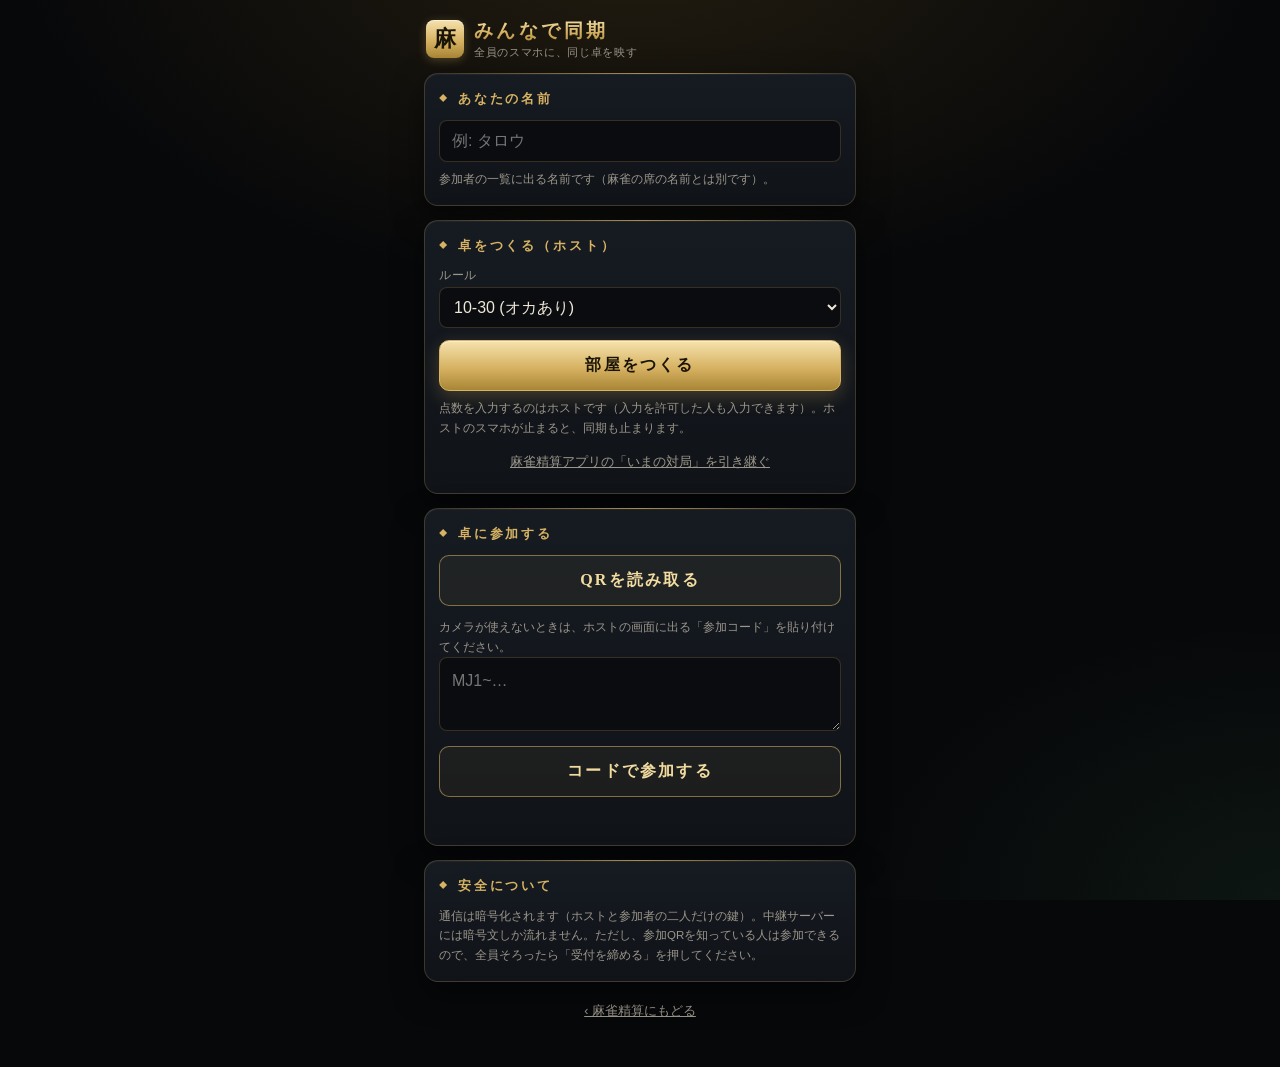
==== online.html @ 06c0f31b "Add files via upload" ====
<!DOCTYPE html>
<html lang="ja">
<head>
<meta charset="UTF-8">
<meta http-equiv="Content-Security-Policy" content="default-src 'none'; script-src 'self'; style-src 'self' 'unsafe-inline'; img-src 'self' data: blob:; media-src 'self' blob:; connect-src 'self' wss://broker.emqx.io:8084 wss://broker.hivemq.com:8884; manifest-src 'self'; base-uri 'none'; form-action 'none'">
<meta name="viewport" content="width=device-width, initial-scale=1.0, viewport-fit=cover">
<title>麻雀精算 みんなで同期</title>
<link rel="manifest" href="manifest.json">
<meta name="theme-color" content="#07080a">
<meta name="apple-mobile-web-app-capable" content="yes">
<meta name="mobile-web-app-capable" content="yes">
<meta name="apple-mobile-web-app-title" content="麻雀精算">
<meta name="apple-mobile-web-app-status-bar-style" content="black">
<link rel="apple-touch-icon" href="icon-192.png">
<link rel="stylesheet" href="online.css">
</head>
<body>
<div class="app">

<div id="banner" role="status"></div>

<!-- ===== メニュー ===== -->
<section id="s-menu" class="screen active">
  <header class="topbar">
    <div class="brand">
      <div class="brand-mark">麻</div>
      <div style="min-width:0"><div class="brand-title">みんなで同期</div><div class="brand-sub">全員のスマホに、同じ卓を映す</div></div>
    </div>
  </header>

  <div class="panel">
    <div class="section-label"><span>あなたの名前</span></div>
    <input id="name" class="txt" type="text" maxlength="10" placeholder="例: タロウ" autocomplete="off" aria-label="あなたの名前">
    <p class="hint">参加者の一覧に出る名前です（麻雀の席の名前とは別です）。</p>
  </div>

  <div class="panel">
    <div class="section-label"><span>卓をつくる（ホスト）</span></div>
    <label class="lbl" for="host-rule">ルール</label>
    <select id="host-rule" class="set-select"></select>
    <button id="b-host" class="btn gold">部屋をつくる</button>
    <p class="hint" id="host-note">点数を入力するのはホストです（入力を許可した人も入力できます）。ホストのスマホが止まると、同期も止まります。</p>
    <button id="b-import" class="link">麻雀精算アプリの「いまの対局」を引き継ぐ</button>
  </div>

  <div class="panel">
    <div class="section-label"><span>卓に参加する</span></div>
    <button id="b-join" class="btn">QRを読み取る</button>
    <p class="hint" style="margin-top:12px">カメラが使えないときは、ホストの画面に出る「参加コード」を貼り付けてください。</p>
    <textarea id="paste" class="carry-text" rows="2" placeholder="MJ1~…" aria-label="参加コード"></textarea>
    <button id="b-paste" class="btn" style="margin-top:8px">コードで参加する</button>
    <p class="draft-msg warn" id="menu-err"></p>
  </div>

  <div class="panel">
    <div class="section-label"><span>安全について</span></div>
    <p class="hint" style="margin-top:0">通信は暗号化されます（ホストと参加者の二人だけの鍵）。中継サーバーには暗号文しか流れません。ただし、参加QRを知っている人は参加できるので、全員そろったら「受付を締める」を押してください。</p>
  </div>

  <a class="link" href="index.html">‹ 麻雀精算にもどる</a>
</section>

<!-- ===== QR読み取り ===== -->
<section id="s-scan" class="screen">
  <h2 class="page-title">QRを読み取る</h2>
  <div class="panel">
    <video id="sc-video" class="scan-video" playsinline muted></video>
    <p class="draft-msg" id="sc-msg">ホストの画面のQRを、枠に写してください</p>
    <button id="sc-back" class="btn">やめる</button>
  </div>
</section>

<!-- ===== 卓 ===== -->
<section id="s-table" class="screen">
  <header class="topbar">
    <div class="brand">
      <div class="brand-mark">麻</div>
      <div style="min-width:0"><div class="brand-title">麻雀精算</div><div class="brand-sub" id="t-sub"></div></div>
    </div>
    <button class="chip" id="t-chip"></button>
  </header>

  <div class="panel">
    <div class="section-label"><span>総合順位</span><button class="mini-btn" id="b-members"></button></div>
    <div class="board" id="board"></div>
  </div>

  <div class="panel" id="input-panel">
    <div class="section-label"><span id="input-title">第1試合</span><span class="sub-note">終局時の持ち点</span></div>
    <div class="e-rows" id="entry-rows"></div>
    <div class="draft-msg" id="draft-msg"></div>
    <div class="keypad" id="keypad"></div>
    <button class="btn gold" id="record-btn" disabled>記録する</button>
    <button class="link" id="cancel-edit">修正をやめる</button>
  </div>

  <div class="panel" id="viewer-note">
    <p class="hint" style="margin:0">この卓の点数は、ホストが入力します。入力を許可されると、ここに入力欄が出ます。</p>
  </div>

  <div class="panel">
    <div class="section-label"><span>ポイント推移</span></div>
    <div id="chart"></div>
  </div>

  <div class="panel">
    <div class="section-label"><span>ポイントの精算</span><button class="mini-btn" id="b-copy">コピー</button></div>
    <div id="settle"></div>
  </div>

  <div class="panel">
    <div class="section-label"><span>これまでの試合</span><span class="sub-note" id="log-count"></span></div>
    <div class="log" id="log"></div>
    <p class="hint" id="log-hint">試合をタップすると、詳しい内容を見られます（ホストは修正・削除もできます）。</p>
  </div>

  <div class="actions">
    <button class="btn gold" id="b-people">参加者・QR</button>
    <button class="btn" id="b-save">この対局を履歴に保存</button>
    <button class="btn" id="b-new">新しい対局を始める</button>
    <button class="link" id="b-quit">退出する</button>
  </div>
</section>

</div>

<div id="backdrop"><div id="sheet" role="dialog" aria-modal="true"></div></div>
<div id="toast" role="status"></div>

<script src="lib/qrcode.js"></script>
<script src="lib/jsQR.js"></script>
<script src="mqtt.js"></script>
<script src="room.js"></script>
<script src="logic.js"></script>
<script src="sync.js"></script>
<script src="online.js"></script>
</body>
</html>
---- online.css ----
﻿/* ==================================
   デザイン: 黒 × 金 の放送風
================================== */
:root {
  --bg: #07080a;
  --panel: #101318;
  --panel-2: #161b22;
  --line: rgba(214,178,98,.22);
  --line-strong: rgba(214,178,98,.55);
  --gold: #d6b262;
  --gold-hi: #f3dca0;
  --gold-lo: #8d7234;
  --ivory: #efe8d8;
  --sub: #9b968a;
  --pos: #7fd8b0;
  --neg: #f0746a;
  --p1: #e0555d; --p2: #4f8fe8; --p3: #e8a13a; --p4: #c46bb6;
  --serif: "Hiragino Mincho ProN","Yu Mincho","YuMincho","Noto Serif JP","Noto Serif CJK JP","BIZ UDPMincho",serif;
  --sans: -apple-system,"SF Pro Text","Segoe UI","Hiragino Kaku Gothic ProN","Yu Gothic",Roboto,"Helvetica Neue",sans-serif;
  --gold-grad: linear-gradient(180deg,#f6e2ae 0%,#d6b262 55%,#a98636 100%);
}
* { box-sizing: border-box; margin: 0; padding: 0; touch-action: manipulation; -webkit-tap-highlight-color: transparent; }
html { background: var(--bg); }
body {
  font-family: var(--sans); color: var(--ivory); background: var(--bg);
  background-image: radial-gradient(900px 520px at 50% -8%, #231d10 0%, rgba(7,8,10,0) 70%), radial-gradient(600px 400px at 100% 100%, #0d1612 0%, rgba(7,8,10,0) 70%);
  background-attachment: fixed; min-height: 100vh; line-height: 1.5;
}
button { font-family: inherit; color: inherit; background: none; border: none; cursor: pointer; -webkit-appearance: none; appearance: none; }
input, select { font-family: inherit; color: var(--ivory); background: #0a0c10; border: 1px solid var(--line); border-radius: 8px; }
input:focus, select:focus { outline: none; border-color: var(--gold); box-shadow: 0 0 0 2px rgba(214,178,98,.22); }
button:focus-visible { outline: 2px solid var(--gold); outline-offset: 2px; }
.pos { color: var(--pos); } .neg { color: var(--neg); }

.app { max-width: 460px; margin: 0 auto; padding: 0 14px calc(92px + env(safe-area-inset-bottom)); }
.screen { display: none; animation: rise .35s ease; }
.screen.active { display: block; }
@keyframes rise { from { opacity: 0; transform: translateY(6px); } to { opacity: 1; transform: none; } }

/* ----- ヘッダー ----- */
.topbar { display: flex; align-items: center; justify-content: space-between; gap: 10px; padding: 18px 2px 12px; }
.brand { display: flex; align-items: center; gap: 10px; min-width: 0; }
.brand-mark { flex: none; width: 38px; height: 38px; display: grid; place-items: center; border-radius: 8px; font: 700 22px var(--serif); color: #1a1405; background: var(--gold-grad); box-shadow: 0 2px 10px rgba(214,178,98,.3), inset 0 1px 0 rgba(255,255,255,.5); }
.brand-title { font: 700 19px var(--serif); letter-spacing: .18em; background: var(--gold-grad); -webkit-background-clip: text; background-clip: text; color: transparent; }
.brand-sub { font-size: 11px; color: var(--sub); letter-spacing: .06em; white-space: nowrap; overflow: hidden; text-overflow: ellipsis; }
.chip { flex: none; padding: 6px 11px; border: 1px solid var(--line-strong); border-radius: 999px; font-size: 11px; color: var(--gold-hi); letter-spacing: .04em; max-width: 52%; white-space: nowrap; overflow: hidden; text-overflow: ellipsis; }
.page-title { font: 700 22px var(--serif); letter-spacing: .16em; padding: 20px 2px 14px; display: flex; align-items: center; gap: 10px; }
.page-title::after { content: ""; flex: 1; height: 1px; background: linear-gradient(90deg, var(--line-strong), transparent); }

/* ----- パネル ----- */
.panel { position: relative; background: linear-gradient(180deg, var(--panel-2), var(--panel)); border: 1px solid var(--line); border-radius: 14px; padding: 16px 14px; margin-bottom: 14px; box-shadow: 0 12px 30px rgba(0,0,0,.5), inset 0 1px 0 rgba(255,255,255,.04); }
.panel::before { content: ""; position: absolute; left: 14px; right: 14px; top: -1px; height: 1px; background: linear-gradient(90deg, transparent, var(--gold), transparent); opacity: .7; }
.section-label { display: flex; align-items: center; justify-content: space-between; gap: 10px; margin-bottom: 12px; font: 700 13px var(--serif); letter-spacing: .22em; color: var(--gold); }
.section-label span:first-child::before { content: "◆"; font-size: 8px; margin-right: 8px; vertical-align: 2px; }
.mini-btn { font: 600 11px var(--sans); letter-spacing: .06em; color: var(--gold-hi); border: 1px solid var(--line); border-radius: 999px; padding: 4px 11px; }
.empty { text-align: center; color: var(--sub); font-size: 13px; padding: 22px 8px; line-height: 1.7; }
.hint { font-size: 11.5px; color: var(--sub); line-height: 1.7; margin-top: 8px; }

/* ----- 順位ボード（Mリーグ風） ----- */
.board { position: relative; height: calc(4 * 58px + 3 * 6px); }
.b-row {
  position: absolute; left: 0; right: 0; top: 0; height: 58px; display: flex; align-items: stretch;
  background: linear-gradient(90deg, #1b212a 0%, #0e1217 100%); border: 1px solid var(--line); border-left: 5px solid var(--pc);
  border-radius: 6px; overflow: hidden; transition: transform 2.3s cubic-bezier(.62,0,.22,1), box-shadow .6s ease; box-shadow: 0 4px 14px rgba(0,0,0,.45);
}
.b-row.lead { box-shadow: 0 0 0 1px var(--line-strong), 0 6px 22px rgba(214,178,98,.18); }
.b-rank { flex: none; width: 40px; display: grid; place-items: center; font: 700 26px var(--serif); color: #1a1405; background: var(--gold-grad); }
.b-row:not(.lead) .b-rank { background: linear-gradient(180deg,#3a3f48,#23272e); color: var(--ivory); }
.b-name { flex: 1; min-width: 0; display: flex; align-items: center; gap: 8px; padding: 0 12px; font: 600 17px var(--serif); letter-spacing: .06em; }
.b-name-text { white-space: nowrap; overflow: hidden; text-overflow: ellipsis; }
.b-move { flex: none; font-size: 11px; opacity: 0; transition: opacity .5s; }
.b-move.up { color: var(--pos); opacity: 1; } .b-move.down { color: var(--neg); opacity: 1; }
.b-val { flex: none; display: flex; flex-direction: column; justify-content: center; align-items: flex-end; padding: 0 14px 0 6px; min-width: 96px; }
.b-total { font: 700 24px var(--sans); font-variant-numeric: tabular-nums; letter-spacing: .01em; line-height: 1.1; }
.b-delta { font: 500 11px var(--sans); font-variant-numeric: tabular-nums; color: var(--sub); min-height: 14px; }

/* ----- 入力 ----- */
.e-rows { display: grid; gap: 6px; margin-bottom: 8px; }
.e-row { display: grid; grid-template-columns: 1fr auto auto; align-items: center; gap: 10px; width: 100%; text-align: left; padding: 9px 12px; border-radius: 8px; border: 1px solid var(--line); border-left: 4px solid var(--pc); background: #0b0e12; transition: border-color .2s, background .2s; min-height: 50px; }
.e-row.active { border-color: var(--gold); border-left-color: var(--pc); background: #14120b; box-shadow: 0 0 0 1px rgba(214,178,98,.35); }
.e-name { font: 600 15px var(--serif); letter-spacing: .05em; white-space: nowrap; overflow: hidden; text-overflow: ellipsis; }
.e-score { font: 700 22px var(--sans); font-variant-numeric: tabular-nums; text-align: right; min-width: 96px; }
.e-score.ph { color: #4b4a45; font-weight: 500; font-size: 14px; }
.e-score.auto { color: var(--gold-hi); }
.e-score em { font: 500 10px var(--sans); font-style: normal; color: var(--gold); border: 1px solid var(--line-strong); border-radius: 4px; padding: 0 4px; margin-left: 6px; vertical-align: 3px; }
.e-row.active .e-score:not(.ph):not(.auto)::after { content: ""; display: inline-block; width: 2px; height: 20px; margin-left: 2px; background: var(--gold); vertical-align: -3px; animation: blink 1s steps(1) infinite; }
@keyframes blink { 50% { opacity: 0; } }
.e-res { min-width: 62px; text-align: right; display: flex; flex-direction: column; align-items: flex-end; line-height: 1.25; }
.e-res b { font: 700 14px var(--sans); font-variant-numeric: tabular-nums; }
.e-res i { font: 500 11px var(--serif); font-style: normal; color: var(--gold-hi); }
.draft-msg { min-height: 20px; font-size: 12.5px; color: var(--sub); margin: 2px 2px 10px; line-height: 1.6; }
.draft-msg.ok { color: var(--gold-hi); } .draft-msg.warn { color: #f0b36a; }

.keypad { display: grid; grid-template-columns: repeat(4, 1fr); gap: 7px; margin-bottom: 12px; }
.key { height: 52px; border-radius: 10px; border: 1px solid var(--line); background: linear-gradient(180deg,#1c222b,#12161c); font: 600 21px var(--sans); color: var(--ivory); box-shadow: 0 3px 0 #06080a; transition: transform .06s, background .1s; user-select: none; }
.key:active { transform: translateY(2px); box-shadow: 0 1px 0 #06080a; background: #262d38; }
.key.fn { font-size: 15px; color: #cfc7b3; background: linear-gradient(180deg,#232a34,#171c23); }
.key.next { grid-column: span 2; font: 700 16px var(--serif); letter-spacing: .2em; color: #1a1405; background: var(--gold-grad); border-color: var(--gold); box-shadow: 0 3px 0 #5a4713; }
.key.next:active { box-shadow: 0 1px 0 #5a4713; filter: brightness(.95); }

.btn { display: block; width: 100%; padding: 14px; border-radius: 10px; font: 700 16px var(--serif); letter-spacing: .14em; text-align: center; border: 1px solid var(--line-strong); color: var(--gold-hi); background: rgba(214,178,98,.06); }
.btn.gold { color: #1a1405; background: var(--gold-grad); border-color: var(--gold); box-shadow: 0 6px 18px rgba(214,178,98,.25), inset 0 1px 0 rgba(255,255,255,.45); }
.btn.danger { color: var(--neg); border-color: rgba(240,116,106,.5); background: rgba(240,116,106,.06); }
.btn:disabled { opacity: .35; box-shadow: none; cursor: default; }
.btn:active:not(:disabled) { transform: translateY(1px); filter: brightness(.95); }
.btn-row { display: flex; gap: 10px; } .btn-row .btn { flex: 1; font-size: 14px; padding: 12px 8px; letter-spacing: .08em; }
.link { display: block; margin: 10px auto 0; color: var(--sub); font-size: 12.5px; text-decoration: underline; padding: 6px 10px; }

/* ----- グラフ ----- */
.chart { width: 100%; height: auto; display: block; }
.chart .grid { stroke: rgba(255,255,255,.07); stroke-width: 1; }
.chart .zero { stroke: var(--line-strong); stroke-width: 1; stroke-dasharray: 4 4; }
.chart text { font-family: var(--sans); font-size: 9.5px; fill: var(--sub); }
.chart .ytick, .chart .xtick { fill: #7c786e; }
.chart .lbl { font-size: 10.5px; font-weight: 700; }

/* ----- 試合ログ ----- */
.log { display: grid; gap: 7px; }
.log-item { display: grid; grid-template-columns: 26px 1fr; gap: 10px; align-items: center; width: 100%; text-align: left; padding: 9px 10px; border: 1px solid var(--line); border-radius: 8px; background: #0b0e12; }
.log-n { font: 700 15px var(--serif); color: var(--gold); text-align: center; }
.log-cells { display: grid; grid-template-columns: 1fr 1fr; gap: 3px 12px; }
.lc { display: flex; justify-content: space-between; gap: 6px; font-size: 12.5px; min-width: 0; }
.lc span { white-space: nowrap; overflow: hidden; text-overflow: ellipsis; color: #cfc7b3; }
.lc b { font-variant-numeric: tabular-nums; font-weight: 700; }
.lc.top span::before { content: "♛ "; color: var(--gold); }

.actions { display: grid; gap: 8px; margin: 6px 0 8px; }

/* ----- 履歴・成績 ----- */
.hist-item { display: block; width: 100%; text-align: left; padding: 14px; border: 1px solid var(--line); border-radius: 12px; background: linear-gradient(180deg, var(--panel-2), var(--panel)); margin-bottom: 10px; box-shadow: 0 8px 22px rgba(0,0,0,.4); }
.h-top { display: flex; justify-content: space-between; align-items: baseline; gap: 10px; }
.h-title { font: 700 16px var(--serif); letter-spacing: .06em; white-space: nowrap; overflow: hidden; text-overflow: ellipsis; }
.h-date { font-size: 11px; color: var(--sub); white-space: nowrap; }
.h-meta { font-size: 11.5px; color: var(--gold); margin: 2px 0 10px; letter-spacing: .1em; }
.h-totals { display: grid; grid-template-columns: repeat(4, 1fr); gap: 6px; }
.h-tot { border-top: 2px solid var(--pc); padding-top: 5px; min-width: 0; }
.h-tot i { display: block; font-style: normal; font-size: 11px; color: var(--sub); white-space: nowrap; overflow: hidden; text-overflow: ellipsis; }
.h-tot b { font: 700 15px var(--sans); font-variant-numeric: tabular-nums; }
.back { color: var(--gold-hi); font: 600 13px var(--serif); letter-spacing: .1em; padding: 18px 2px 4px; display: inline-block; }

.sum-grid { display: grid; grid-template-columns: 1fr 1fr; gap: 8px; }
.sum-card { border: 1px solid var(--line); border-left: 4px solid var(--pc); border-radius: 8px; padding: 9px 11px; background: #0b0e12; min-width: 0; }
.sum-card .n { font: 600 14px var(--serif); white-space: nowrap; overflow: hidden; text-overflow: ellipsis; }
.sum-card .t { font: 700 20px var(--sans); font-variant-numeric: tabular-nums; }
.sum-card .s { font-size: 11px; color: var(--sub); }

.tbl-wrap { overflow-x: auto; border: 1px solid var(--line); border-radius: 10px; background: #0b0e12; }
.tbl { width: 100%; border-collapse: collapse; font-variant-numeric: tabular-nums; }
.tbl th { font: 600 11px var(--serif); letter-spacing: .08em; color: var(--gold); padding: 8px 4px; background: #12161c; white-space: nowrap; max-width: 80px; overflow: hidden; text-overflow: ellipsis; }
.tbl td { text-align: center; padding: 7px 4px; border-top: 1px solid rgba(255,255,255,.06); font-size: 13.5px; }
.tbl td.g { color: var(--gold); font-family: var(--serif); font-weight: 700; }
.tbl td small { display: block; font-size: 10px; color: var(--sub); }
.tbl tfoot td { border-top: 1px solid var(--line-strong); font-weight: 700; background: #12161c; }

.st-card { padding: 14px; border: 1px solid var(--line); border-radius: 12px; background: linear-gradient(180deg, var(--panel-2), var(--panel)); margin-bottom: 10px; box-shadow: 0 8px 22px rgba(0,0,0,.4); }
.st-head { display: flex; align-items: center; gap: 10px; }
.st-no { flex: none; width: 28px; height: 28px; display: grid; place-items: center; border-radius: 6px; font: 700 15px var(--serif); background: linear-gradient(180deg,#3a3f48,#23272e); }
.st-card:first-child .st-no { background: var(--gold-grad); color: #1a1405; }
.st-name { flex: 1; min-width: 0; font: 700 17px var(--serif); letter-spacing: .06em; white-space: nowrap; overflow: hidden; text-overflow: ellipsis; }
.st-total { font: 700 24px var(--sans); font-variant-numeric: tabular-nums; }
.st-meta { display: grid; grid-template-columns: repeat(4, 1fr); gap: 4px; margin: 12px 0 10px; text-align: center; }
.st-meta div { font: 700 15px var(--sans); font-variant-numeric: tabular-nums; }
.st-meta small { display: block; font: 500 10px var(--sans); color: var(--sub); letter-spacing: .04em; }
.dist { display: flex; height: 10px; border-radius: 5px; overflow: hidden; background: #0b0e12; border: 1px solid var(--line); }
.dist i { display: block; height: 100%; }
.dist-legend { display: grid; grid-template-columns: repeat(4, 1fr); text-align: center; font-size: 11px; color: var(--sub); margin-top: 6px; font-variant-numeric: tabular-nums; }
.dist-legend b { color: var(--ivory); font-weight: 600; }
.toggle { display: flex; align-items: center; gap: 8px; font-size: 12.5px; color: var(--sub); margin-bottom: 12px; padding: 2px; }
.toggle input { width: 18px; height: 18px; accent-color: var(--gold); }

/* ----- 設定 ----- */
.set-row { display: flex; gap: 10px; margin-bottom: 10px; }
.set-item { flex: 1; min-width: 0; }
.set-item label { display: block; font-size: 11.5px; color: var(--sub); margin-bottom: 3px; letter-spacing: .06em; }
.set-item input, .set-select { width: 100%; padding: 10px; font-size: 16px; text-align: right; }
.set-select { text-align: left; margin-bottom: 12px; }
.oka-note { font-size: 12px; color: var(--gold); margin-top: 4px; }
.carry-rows { display: grid; gap: 6px; margin-bottom: 8px; }
.carry-row { display: grid; grid-template-columns: 1fr auto auto; gap: 12px; align-items: baseline; width: 100%; text-align: left; padding: 10px 12px; border: 1px solid var(--line); border-radius: 8px; background: #0b0e12; }
.carry-row .c-name { font: 600 15px var(--serif); letter-spacing: .05em; white-space: nowrap; overflow: hidden; text-overflow: ellipsis; }
.carry-row .c-games { font-size: 11px; color: var(--sub); }
.carry-row b { font: 700 16px var(--sans); font-variant-numeric: tabular-nums; min-width: 64px; text-align: right; }
.carry-sum { font-size: 12px; text-align: right; margin: 0 2px 12px; }
.carry-sum.ok { color: var(--gold-hi); } .carry-sum.warn { color: #f0b36a; }
.carry-text { width: 100%; padding: 10px 12px; font: 500 16px/1.6 var(--sans); color: var(--ivory); background: #0a0c10; border: 1px solid var(--line); border-radius: 8px; resize: vertical; }
.carry-text:focus { outline: none; border-color: var(--gold); box-shadow: 0 0 0 2px rgba(214,178,98,.22); }
.tr-sum { font-size: 12px; color: var(--sub); margin: 0 2px 10px; }
.tr-item { display: flex; align-items: center; justify-content: space-between; gap: 10px; padding: 11px 12px; margin-bottom: 7px; border: 1px solid var(--line); border-radius: 8px; background: #0b0e12; }
.tr-who { display: flex; align-items: center; gap: 9px; min-width: 0; font: 600 15px var(--serif); letter-spacing: .04em; }
.tr-who span { max-width: 6.5em; white-space: nowrap; overflow: hidden; text-overflow: ellipsis; }
.tr-from { color: var(--neg); } .tr-to { color: var(--pos); }
.tr-arrow { color: var(--gold); font-size: 13px; }
.tr-amt { font: 700 18px var(--sans); font-variant-numeric: tabular-nums; color: var(--gold-hi); white-space: nowrap; }
.mem-input { width: 100%; padding: 11px 12px; font-size: 16px; margin-bottom: 8px; border-left: 4px solid var(--pc); }

/* ----- ナビ・シート・トースト ----- */
.tabbar { position: fixed; left: 0; right: 0; bottom: 0; z-index: 50; display: flex; justify-content: center; background: linear-gradient(180deg, rgba(10,12,16,.92), rgba(5,6,8,.98)); backdrop-filter: blur(10px); -webkit-backdrop-filter: blur(10px); border-top: 1px solid var(--line-strong); padding-bottom: env(safe-area-inset-bottom); }
.tabbar-in { display: flex; width: 100%; max-width: 460px; }
.tab { flex: 1; padding: 9px 0 8px; display: flex; flex-direction: column; align-items: center; gap: 3px; color: #77746b; font: 600 10.5px var(--serif); letter-spacing: .12em; position: relative; }
.tab svg { width: 22px; height: 22px; }
.tab.active { color: var(--gold-hi); }
.tab.active::before { content: ""; position: absolute; top: -1px; left: 28%; right: 28%; height: 2px; background: var(--gold-grad); }

#backdrop { position: fixed; inset: 0; z-index: 100; background: rgba(0,0,0,.62); display: none; align-items: flex-end; justify-content: center; }
#backdrop.open { display: flex; animation: fade .2s ease; }
@keyframes fade { from { opacity: 0; } to { opacity: 1; } }
#sheet { width: 100%; max-width: 460px; max-height: 86vh; overflow-y: auto; background: linear-gradient(180deg, #181d25, #0f1318); border: 1px solid var(--line-strong); border-bottom: none; border-radius: 18px 18px 0 0; padding: 10px 16px calc(20px + env(safe-area-inset-bottom)); animation: slideUp .28s cubic-bezier(.2,.8,.2,1); }
@keyframes slideUp { from { transform: translateY(40px); opacity: .4; } to { transform: none; opacity: 1; } }
.grip { width: 42px; height: 4px; border-radius: 2px; background: var(--line-strong); margin: 4px auto 14px; }
#sheet h3 { font: 700 17px var(--serif); letter-spacing: .14em; margin-bottom: 12px; color: var(--gold-hi); }
.sheet-actions { display: grid; gap: 8px; margin-top: 14px; }

#toast { position: fixed; left: 50%; bottom: calc(84px + env(safe-area-inset-bottom)); transform: translateX(-50%); z-index: 200; display: none; max-width: 90%; padding: 10px 18px; border-radius: 999px; background: #efe8d8; color: #15120a; font: 700 13px var(--sans); box-shadow: 0 8px 24px rgba(0,0,0,.6); text-align: center; }

@media (prefers-reduced-motion: reduce) { * { animation: none !important; } .b-row { transition: none !important; } }

/* ==================================
   オンライン画面で追加したもの
================================== */
.app { padding-bottom: calc(40px + env(safe-area-inset-bottom)); }
.txt { width: 100%; padding: 11px 12px; font-size: 16px; }
.lbl { display: block; font-size: 11.5px; color: var(--sub); margin-bottom: 3px; letter-spacing: .06em; }
.sub-note { font: 500 11px var(--sans); letter-spacing: .06em; color: var(--sub); }
a.link { text-align: center; }
#banner { position: sticky; top: 0; z-index: 60; display: none; margin: 0 -14px; padding: 8px 14px; background: #3a2a10; border-bottom: 1px solid var(--line-strong); color: #f6e2ae; font-size: 12.5px; text-align: center; }
#banner.on { display: block; }
.scan-video { width: 100%; max-height: 52vh; background: #000; border-radius: 10px; border: 1px solid var(--line); margin-bottom: 10px; object-fit: cover; }
.b-row.me { box-shadow: 0 0 0 2px var(--gold), 0 6px 22px rgba(214,178,98,.25); }
.b-row.me .b-name-text::after { content: " ◀"; color: var(--gold); font-size: 12px; }
.chip.on { color: #1a1405; background: var(--gold-grad); border-color: var(--gold); }
.chip.warn { color: #f0b36a; border-color: rgba(240,179,106,.6); }
.qr-box { display: flex; flex-direction: column; align-items: center; gap: 10px; margin-bottom: 12px; }
.qr-box canvas { border-radius: 8px; background: #fff; max-width: 100%; }
.code-box { width: 100%; font: 500 11px/1.4 var(--sans); padding: 8px; resize: none; }
.prow { display: flex; align-items: center; justify-content: space-between; gap: 8px; padding: 9px 11px; margin-bottom: 6px; border: 1px solid var(--line); border-radius: 8px; background: #0b0e12; }
.prow .pn { min-width: 0; font: 600 14px var(--serif); white-space: nowrap; overflow: hidden; text-overflow: ellipsis; }
.prow .pn small { margin-left: 6px; font: 500 10.5px var(--sans); color: var(--sub); }
.prow .pb { display: flex; gap: 6px; flex: none; }
.pbtn { font: 600 11px var(--sans); padding: 5px 9px; border-radius: 999px; border: 1px solid var(--line-strong); color: var(--gold-hi); }
.pbtn.on { background: var(--gold-grad); color: #1a1405; border-color: var(--gold); }
.pbtn.kick { color: var(--neg); border-color: rgba(240,116,106,.5); }
.seat-pick { display: grid; gap: 6px; margin-bottom: 8px; }
.seat-pick button { text-align: left; padding: 10px 12px; border: 1px solid var(--line); border-left: 4px solid var(--pc); border-radius: 8px; background: #0b0e12; font: 600 15px var(--serif); }
.seat-pick button.on { border-color: var(--gold); background: #14120b; }
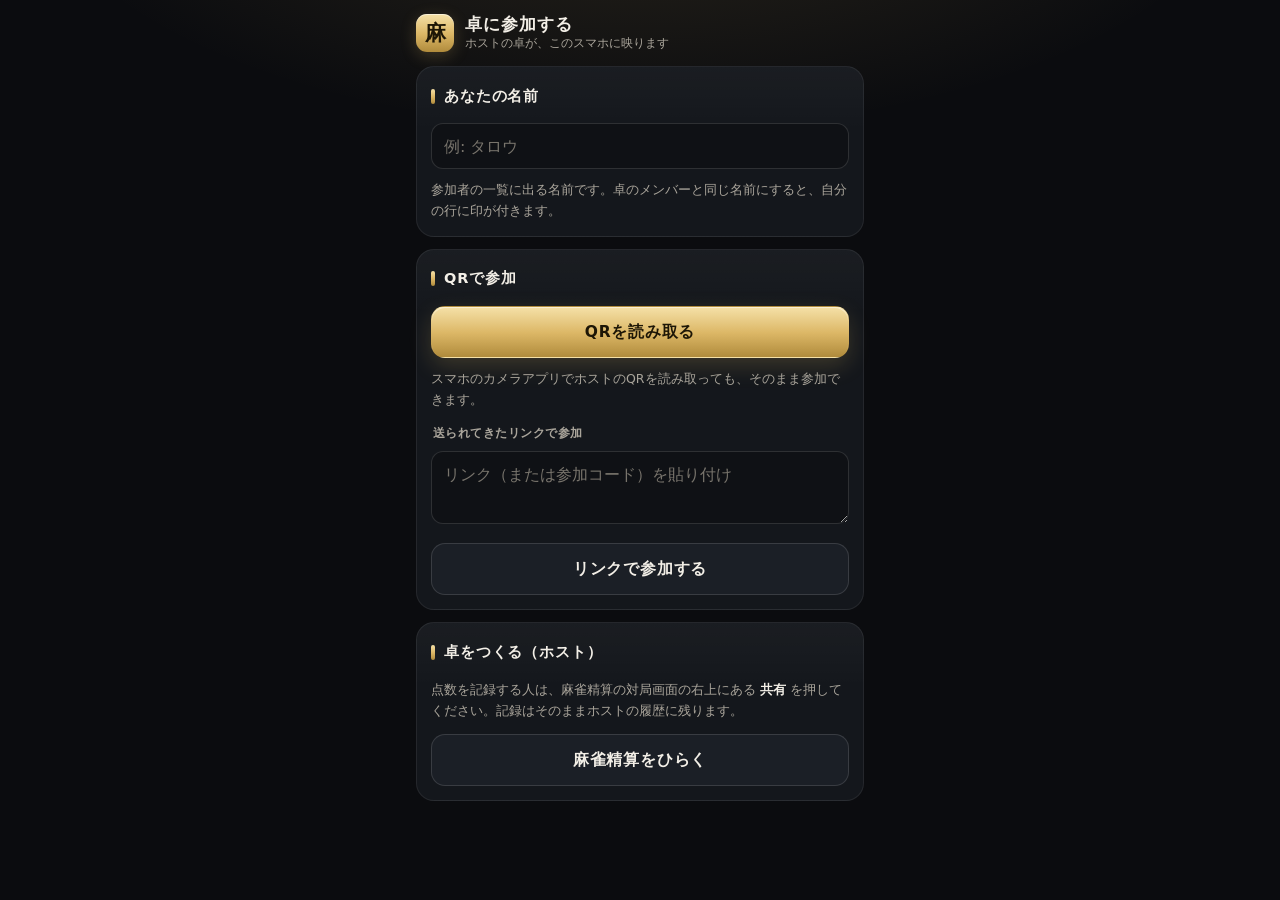
==== commit 7c71841f: "デザインを全面的に見直し、共有を対局画面に統合 - 共有（ホスト）を対局画面の右上「共有」ボタンに統合。共有している卓 = この端末の   「いまの対局」なので、オンライン画面を開いて保存し直す手間が" ====
--- a/online.html
+++ b/online.html
@@ -2,137 +2,146 @@
 <html lang="ja">
 <head>
 <meta charset="UTF-8">
-<meta http-equiv="Content-Security-Policy" content="default-src 'none'; script-src 'self'; style-src 'self' 'unsafe-inline'; img-src 'self' data: blob:; media-src 'self' blob:; connect-src 'self' wss://broker.emqx.io:8084 wss://broker.hivemq.com:8884; manifest-src 'self'; base-uri 'none'; form-action 'none'">
+<meta http-equiv="Content-Security-Policy" content="default-src 'none'; script-src 'self'; style-src 'self'; img-src 'self' data: blob:; media-src 'self' blob:; connect-src 'self' wss://broker.emqx.io:8084 wss://broker.hivemq.com:8884; manifest-src 'self'; worker-src 'self'; base-uri 'none'; form-action 'none'">
 <meta name="viewport" content="width=device-width, initial-scale=1.0, viewport-fit=cover">
-<title>麻雀精算 みんなで同期</title>
+<title>麻雀精算 卓に参加</title>
 <link rel="manifest" href="manifest.json">
-<meta name="theme-color" content="#07080a">
+<meta name="theme-color" content="#0b0c0f">
 <meta name="apple-mobile-web-app-capable" content="yes">
 <meta name="mobile-web-app-capable" content="yes">
 <meta name="apple-mobile-web-app-title" content="麻雀精算">
 <meta name="apple-mobile-web-app-status-bar-style" content="black">
 <link rel="apple-touch-icon" href="icon-192.png">
-<link rel="stylesheet" href="online.css">
+<link rel="stylesheet" href="app.css">
 </head>
-<body>
+<body class="no-tabs">
 <div class="app">
-
 <div id="banner" role="status"></div>
 
-<!-- ===== メニュー ===== -->
-<section id="s-menu" class="screen active">
+<!-- ===== 参加の入口 ===== -->
+<section id="s-menu" class="screen active" aria-label="卓に参加">
   <header class="topbar">
     <div class="brand">
-      <div class="brand-mark">麻</div>
-      <div style="min-width:0"><div class="brand-title">みんなで同期</div><div class="brand-sub">全員のスマホに、同じ卓を映す</div></div>
+      <div class="mark" aria-hidden="true">麻</div>
+      <div class="brand-text"><div class="brand-title">卓に参加する</div><div class="brand-sub">ホストの卓が、このスマホに映ります</div></div>
     </div>
   </header>
 
-  <div class="panel">
-    <div class="section-label"><span>あなたの名前</span></div>
-    <input id="name" class="txt" type="text" maxlength="10" placeholder="例: タロウ" autocomplete="off" aria-label="あなたの名前">
-    <p class="hint">参加者の一覧に出る名前です（麻雀の席の名前とは別です）。</p>
+  <div class="card ready" id="ready-card" hidden>
+    <div class="card-head"><h2>参加の準備ができました</h2></div>
+    <p class="hint flush">名前を入れて「この卓に参加する」を押してください。</p>
+    <label class="field mt"><span>あなたの名前</span><input id="name-ready" class="txt" type="text" maxlength="10" placeholder="例: タロウ" autocomplete="off"></label>
+    <button type="button" class="btn primary mt" id="b-go">この卓に参加する</button>
+    <button type="button" class="link" id="b-forget">ほかの卓に参加する</button>
   </div>
 
-  <div class="panel">
-    <div class="section-label"><span>卓をつくる（ホスト）</span></div>
-    <label class="lbl" for="host-rule">ルール</label>
-    <select id="host-rule" class="set-select"></select>
-    <button id="b-host" class="btn gold">部屋をつくる</button>
-    <p class="hint" id="host-note">点数を入力するのはホストです（入力を許可した人も入力できます）。ホストのスマホが止まると、同期も止まります。</p>
-    <button id="b-import" class="link">麻雀精算アプリの「いまの対局」を引き継ぐ</button>
+  <div id="join-area">
+    <div class="card">
+      <div class="card-head"><h2>あなたの名前</h2></div>
+      <input id="name" class="txt" type="text" maxlength="10" placeholder="例: タロウ" autocomplete="off" aria-label="あなたの名前">
+      <p class="hint">参加者の一覧に出る名前です。卓のメンバーと同じ名前にすると、自分の行に印が付きます。</p>
+    </div>
+
+    <div class="card">
+      <div class="card-head"><h2>QRで参加</h2></div>
+      <button type="button" class="btn primary" id="b-scan">QRを読み取る</button>
+      <p class="hint">スマホのカメラアプリでホストのQRを読み取っても、そのまま参加できます。</p>
+      <div class="set-sub">送られてきたリンクで参加</div>
+      <textarea id="paste" class="area" rows="2" placeholder="リンク（または参加コード）を貼り付け" aria-label="参加リンク"></textarea>
+      <button type="button" class="btn mt" id="b-paste">リンクで参加する</button>
+    </div>
+  </div>
+  <p class="err" id="menu-err" role="alert"></p>
+
+  <div class="card" id="last-card" hidden>
+    <div class="card-head"><h2>さっきの卓</h2></div>
+    <p class="hint flush" id="last-text"></p>
+    <button type="button" class="btn mt" id="b-last-save">自分の履歴に保存</button>
   </div>
 
-  <div class="panel">
-    <div class="section-label"><span>卓に参加する</span></div>
-    <button id="b-join" class="btn">QRを読み取る</button>
-    <p class="hint" style="margin-top:12px">カメラが使えないときは、ホストの画面に出る「参加コード」を貼り付けてください。</p>
-    <textarea id="paste" class="carry-text" rows="2" placeholder="MJ1~…" aria-label="参加コード"></textarea>
-    <button id="b-paste" class="btn" style="margin-top:8px">コードで参加する</button>
-    <p class="draft-msg warn" id="menu-err"></p>
+  <div class="card">
+    <div class="card-head"><h2>卓をつくる（ホスト）</h2></div>
+    <p class="hint flush">点数を記録する人は、麻雀精算の対局画面の右上にある <b>共有</b> を押してください。記録はそのままホストの履歴に残ります。</p>
+    <a class="btn mt" href="index.html">麻雀精算をひらく</a>
   </div>
+</section>
 
-  <div class="panel">
-    <div class="section-label"><span>安全について</span></div>
-    <p class="hint" style="margin-top:0">通信は暗号化されます（ホストと参加者の二人だけの鍵）。中継サーバーには暗号文しか流れません。ただし、参加QRを知っている人は参加できるので、全員そろったら「受付を締める」を押してください。</p>
+<!-- ===== つないでいる ===== -->
+<section id="s-connect" class="screen" aria-label="接続中">
+  <div class="card center">
+    <div class="spinner" aria-hidden="true"></div>
+    <p id="cn-text">ホストにつないでいます…</p>
+    <p class="hint">ホストのスマホで、麻雀精算が開いている必要があります。</p>
+    <button type="button" class="link" id="cn-cancel">やめる</button>
   </div>
-
-  <a class="link" href="index.html">‹ 麻雀精算にもどる</a>
 </section>
 
 <!-- ===== QR読み取り ===== -->
-<section id="s-scan" class="screen">
-  <h2 class="page-title">QRを読み取る</h2>
-  <div class="panel">
-    <video id="sc-video" class="scan-video" playsinline muted></video>
-    <p class="draft-msg" id="sc-msg">ホストの画面のQRを、枠に写してください</p>
-    <button id="sc-back" class="btn">やめる</button>
-  </div>
+<section id="s-scan" class="screen" aria-label="QRを読み取る">
+  <div class="page-head"><h1 class="page-title">QRを読み取る</h1></div>
+  <video id="sc-video" class="scan-video" playsinline muted></video>
+  <p class="draft-msg" id="sc-msg">ホストの画面のQRを、枠に写してください</p>
+  <button type="button" class="btn" id="sc-back">やめる</button>
 </section>
 
 <!-- ===== 卓 ===== -->
-<section id="s-table" class="screen">
+<section id="s-table" class="screen" aria-label="ホストの卓">
   <header class="topbar">
     <div class="brand">
-      <div class="brand-mark">麻</div>
-      <div style="min-width:0"><div class="brand-title">麻雀精算</div><div class="brand-sub" id="t-sub"></div></div>
+      <div class="mark" aria-hidden="true">麻</div>
+      <div class="brand-text"><div class="brand-title" id="t-title">ホストの卓</div><div class="brand-sub" id="t-sub"></div></div>
     </div>
-    <button class="chip" id="t-chip"></button>
+    <div class="top-actions">
+      <button type="button" class="share-btn on" id="t-people" aria-label="参加者を見る"><span class="dot" aria-hidden="true"></span><span id="t-people-label">参加中</span></button>
+    </div>
   </header>
 
-  <div class="panel">
-    <div class="section-label"><span>総合順位</span><button class="mini-btn" id="b-members"></button></div>
+  <div class="card">
+    <div class="card-head">
+      <h2>総合順位</h2>
+      <div class="head-actions"><button type="button" class="pill" id="b-seat">席決め</button><button type="button" class="pill" id="b-myseat">自分の席</button></div>
+    </div>
     <div class="board" id="board"></div>
   </div>
 
-  <div class="panel" id="input-panel">
-    <div class="section-label"><span id="input-title">第1試合</span><span class="sub-note">終局時の持ち点</span></div>
+  <div class="card" id="input-panel" hidden>
+    <div class="card-head"><h2 id="input-title">第1試合</h2><span class="head-note">入力を許可されています</span></div>
     <div class="e-rows" id="entry-rows"></div>
-    <div class="draft-msg" id="draft-msg"></div>
+    <div class="draft-msg" id="draft-msg" aria-live="polite"></div>
     <div class="keypad" id="keypad"></div>
-    <button class="btn gold" id="record-btn" disabled>記録する</button>
-    <button class="link" id="cancel-edit">修正をやめる</button>
+    <button type="button" class="btn primary" id="record-btn" disabled>記録する</button>
   </div>
 
-  <div class="panel" id="viewer-note">
-    <p class="hint" style="margin:0">この卓の点数は、ホストが入力します。入力を許可されると、ここに入力欄が出ます。</p>
+  <div class="card">
+    <div class="seg" role="tablist" id="seg" aria-label="表示の切り替え">
+      <button type="button" role="tab" data-seg="chart" aria-controls="pane-chart">推移</button>
+      <button type="button" role="tab" data-seg="settle" aria-controls="pane-settle">精算</button>
+      <button type="button" role="tab" data-seg="log" aria-controls="pane-log">試合<span class="count" id="log-count"></span></button>
+    </div>
+    <div id="pane-chart" role="tabpanel"></div>
+    <div id="pane-settle" role="tabpanel" hidden></div>
+    <div id="pane-log" role="tabpanel" hidden></div>
   </div>
 
-  <div class="panel">
-    <div class="section-label"><span>ポイント推移</span></div>
-    <div id="chart"></div>
-  </div>
+  <p class="note" id="viewer-note">点数はホストが入力します。ホストに入力を許可されると、ここに入力欄が出ます。</p>
 
-  <div class="panel">
-    <div class="section-label"><span>ポイントの精算</span><button class="mini-btn" id="b-copy">コピー</button></div>
-    <div id="settle"></div>
-  </div>
-
-  <div class="panel">
-    <div class="section-label"><span>これまでの試合</span><span class="sub-note" id="log-count"></span></div>
-    <div class="log" id="log"></div>
-    <p class="hint" id="log-hint">試合をタップすると、詳しい内容を見られます（ホストは修正・削除もできます）。</p>
-  </div>
-
-  <div class="actions">
-    <button class="btn gold" id="b-people">参加者・QR</button>
-    <button class="btn" id="b-save">この対局を履歴に保存</button>
-    <button class="btn" id="b-new">新しい対局を始める</button>
-    <button class="link" id="b-quit">退出する</button>
+  <div class="end-actions">
+    <button type="button" class="btn" id="b-save">自分の履歴に保存</button>
+    <button type="button" class="link" id="b-quit">退出する</button>
   </div>
 </section>
 
 </div>
 
 <div id="backdrop"><div id="sheet" role="dialog" aria-modal="true"></div></div>
-<div id="toast" role="status"></div>
+<div id="toast" role="status" aria-live="polite"></div>
 
-<script src="lib/qrcode.js"></script>
 <script src="lib/jsQR.js"></script>
 <script src="mqtt.js"></script>
 <script src="room.js"></script>
 <script src="logic.js"></script>
 <script src="sync.js"></script>
+<script src="ui.js"></script>
 <script src="online.js"></script>
 </body>
 </html>
--- a/app.css
+++ b/app.css
@@ -0,0 +1,426 @@
+/* ==================================
+   麻雀精算 — 共通デザイン（対局画面・参加画面）
+   夜の卓: 黒 × 金。金は「いちばん大事なもの」（主ボタン・トップ・選択中）にだけ使う
+================================== */
+:root {
+  color-scheme: dark;
+  --bg: #0b0c0f;
+  --surface: #14171c;
+  --surface-2: #1b1f26;
+  --surface-3: #262b34;
+  --field: #0f1115;
+  --border: rgba(255,255,255,.07);
+  --border-2: rgba(255,255,255,.13);
+  --text: #f3efe7;
+  --text-2: #aaa59b;
+  --text-3: #78746c;
+  --gold: #dcb766;
+  --gold-hi: #f3dc9f;
+  --gold-ink: #1d1606;
+  --gold-soft: rgba(220,183,102,.12);
+  --gold-line: rgba(220,183,102,.42);
+  --gold-grad: linear-gradient(180deg, #f5e1a8 0%, #dcb766 52%, #b08b3c 100%);
+  --pos: #5fd1a0;
+  --neg: #f2766b;
+  --warn: #f0b36a;
+  --live: #4cc98a;
+  --p1: #e5585f; --p2: #4f8fe8; --p3: #e8a13a; --p4: #c46bb6;
+  --sans: -apple-system, BlinkMacSystemFont, "Hiragino Sans", "Hiragino Kaku Gothic ProN", "Noto Sans JP", "Yu Gothic UI", "Yu Gothic", Meiryo, system-ui, sans-serif;
+  --num: -apple-system, BlinkMacSystemFont, "SF Pro Display", "Segoe UI", Roboto, "Helvetica Neue", Arial, sans-serif;
+  --serif: "Hiragino Mincho ProN", "Yu Mincho", YuMincho, "Noto Serif JP", "Noto Serif CJK JP", serif;
+  --tab-h: 62px;
+  --ease: cubic-bezier(.2,.8,.2,1);
+}
+* { box-sizing: border-box; -webkit-tap-highlight-color: transparent; }
+html { background: var(--bg); -webkit-text-size-adjust: 100%; text-size-adjust: 100%; }
+body {
+  margin: 0; min-height: 100vh; min-height: 100dvh;
+  font: 400 15px/1.55 var(--sans); color: var(--text); background: var(--bg);
+  background-image: radial-gradient(900px 420px at 50% -160px, rgba(220,183,102,.16), rgba(220,183,102,0) 70%);
+  background-repeat: no-repeat;
+  touch-action: manipulation;
+}
+body.sheet-open { overflow: hidden; }
+h1, h2, h3, p { margin: 0; }
+button { font: inherit; color: inherit; background: none; border: 0; padding: 0; margin: 0; cursor: pointer; -webkit-appearance: none; appearance: none; touch-action: manipulation; }
+button:disabled { cursor: default; }
+:focus-visible { outline: 2px solid var(--gold); outline-offset: 2px; }
+[hidden] { display: none !important; }
+a { color: inherit; }
+.pos { color: var(--pos); } .neg { color: var(--neg); }
+.num { font-family: var(--num); font-variant-numeric: tabular-nums; }
+.center { text-align: center; }
+
+/* ----- 入力欄 ----- */
+.txt, .numin, select.sel, textarea.area {
+  width: 100%; height: 46px; padding: 0 12px;
+  font: 500 16px var(--sans); color: var(--text);
+  background: var(--field); border: 1px solid var(--border-2); border-radius: 12px;
+  transition: border-color .15s, box-shadow .15s;
+}
+.numin { font-family: var(--num); text-align: right; font-variant-numeric: tabular-nums; }
+select.sel { padding-right: 36px; -webkit-appearance: none; appearance: none;
+  background-image: linear-gradient(45deg, transparent 50%, var(--text-2) 50%), linear-gradient(135deg, var(--text-2) 50%, transparent 50%);
+  background-position: calc(100% - 19px) 50%, calc(100% - 14px) 50%; background-size: 5px 5px; background-repeat: no-repeat; }
+textarea.area { height: auto; padding: 10px 12px; line-height: 1.6; resize: vertical; }
+.txt:focus, .numin:focus, select.sel:focus, textarea.area:focus { outline: none; border-color: var(--gold); box-shadow: 0 0 0 3px rgba(220,183,102,.18); }
+.txt::placeholder, textarea.area::placeholder { color: var(--text-3); }
+.field { display: block; min-width: 0; }
+.field > span, .field-label { display: block; font-size: 12px; font-weight: 600; color: var(--text-2); margin: 0 2px 6px; letter-spacing: .02em; }
+.grid2 { display: grid; grid-template-columns: 1fr 1fr; gap: 10px; }
+.grid4 { display: grid; grid-template-columns: repeat(4, 1fr); gap: 8px; }
+.stack { display: grid; gap: 10px; }
+
+/* ----- 画面の骨組み ----- */
+.app { max-width: 480px; margin: 0 auto; padding: 0 16px calc(var(--tab-h) + 28px + env(safe-area-inset-bottom)); }
+body.no-tabs { --tab-h: 0px; }
+.screen { display: none; }
+.screen.active { display: block; animation: rise .32s var(--ease); }
+@keyframes rise { from { opacity: 0; transform: translateY(6px); } to { opacity: 1; transform: none; } }
+
+.topbar { display: flex; align-items: center; justify-content: space-between; gap: 12px; padding: calc(14px + env(safe-area-inset-top)) 0 14px; }
+.brand { display: flex; align-items: center; gap: 11px; min-width: 0; }
+.mark { flex: none; width: 38px; height: 38px; border-radius: 11px; display: grid; place-items: center; font: 700 21px/1 var(--serif); color: var(--gold-ink); background: var(--gold-grad); box-shadow: inset 0 1px 0 rgba(255,255,255,.55), 0 4px 16px rgba(220,183,102,.22); }
+.brand-text { min-width: 0; }
+.brand-title { font-size: 17px; font-weight: 800; letter-spacing: .06em; line-height: 1.25; white-space: nowrap; overflow: hidden; text-overflow: ellipsis; }
+.brand-sub { display: block; max-width: 100%; font-size: 12px; color: var(--text-2); line-height: 1.4; white-space: nowrap; overflow: hidden; text-overflow: ellipsis; text-align: left; }
+button.brand-sub:active { color: var(--text); }
+.top-actions { display: flex; align-items: center; gap: 8px; flex: none; }
+
+/* 共有ボタン（共有中は緑の点が光る） */
+.share-btn { display: inline-flex; align-items: center; gap: 7px; height: 38px; padding: 0 14px 0 12px; border-radius: 999px; border: 1px solid var(--gold-line); background: var(--gold-soft); color: var(--gold-hi); font-size: 13.5px; font-weight: 700; letter-spacing: .04em; white-space: nowrap; }
+.share-btn svg { width: 17px; height: 17px; flex: none; }
+.share-btn .dot { display: none; width: 8px; height: 8px; border-radius: 50%; background: var(--live); box-shadow: 0 0 0 3px rgba(76,201,138,.18); animation: pulse 2.2s ease-in-out infinite; }
+.share-btn.on { border-color: rgba(76,201,138,.45); background: rgba(76,201,138,.1); color: #c2f1d8; }
+.share-btn.on svg { display: none; }
+.share-btn.on .dot { display: block; }
+.share-btn.warn { border-color: rgba(240,179,106,.5); background: rgba(240,179,106,.1); color: #f6d3a6; }
+.share-btn.warn .dot { background: var(--warn); box-shadow: 0 0 0 3px rgba(240,179,106,.18); }
+.share-btn:active { filter: brightness(.92); }
+@keyframes pulse { 50% { box-shadow: 0 0 0 6px rgba(76,201,138,0); } }
+
+/* ----- カード ----- */
+.card { position: relative; margin-bottom: 12px; padding: 14px; border-radius: 18px; border: 1px solid var(--border); background: linear-gradient(180deg, rgba(255,255,255,.028), rgba(255,255,255,0) 64px), var(--surface); }
+.card-head { display: flex; align-items: center; justify-content: space-between; gap: 10px; min-height: 30px; margin-bottom: 12px; }
+.card-head h2 { display: flex; align-items: center; gap: 9px; min-width: 0; font-size: 14.5px; font-weight: 800; letter-spacing: .06em; white-space: nowrap; }
+.card-head h2::before { content: ""; flex: none; width: 4px; height: 15px; border-radius: 2px; background: var(--gold-grad); }
+.head-actions { display: flex; gap: 6px; flex: none; }
+.head-note { font-size: 12px; color: var(--text-2); white-space: nowrap; overflow: hidden; text-overflow: ellipsis; }
+.pill { display: inline-flex; align-items: center; justify-content: center; gap: 6px; height: 32px; padding: 0 13px; border-radius: 999px; border: 1px solid var(--border-2); background: var(--surface-2); color: var(--text); font-size: 12.5px; font-weight: 700; letter-spacing: .03em; white-space: nowrap; }
+.pill svg { width: 15px; height: 15px; color: var(--gold); }
+.pill:active { background: var(--surface-3); }
+.pill.on { border-color: var(--gold-line); color: var(--gold-hi); background: var(--gold-soft); }
+.empty { padding: 24px 10px; text-align: center; font-size: 13.5px; line-height: 1.75; color: var(--text-2); }
+.hint { margin-top: 10px; font-size: 12.5px; line-height: 1.7; color: var(--text-2); }
+.hint b { color: var(--text); font-weight: 700; }
+.note { padding: 11px 13px; border-radius: 12px; background: var(--surface-2); border: 1px solid var(--border); font-size: 13px; line-height: 1.7; color: var(--text-2); }
+.note b { color: var(--text); }
+
+/* ----- 順位ボード（行の高さは ui.js の ROW_H と合わせる） ----- */
+.board { position: relative; height: calc(4 * 58px + 3 * 6px); }
+.b-row {
+  position: absolute; left: 0; right: 0; top: 0; height: 58px; display: flex; align-items: center; overflow: hidden;
+  border-radius: 13px; border: 1px solid var(--border); background: var(--surface-2);
+  transition: transform 2.3s cubic-bezier(.62,0,.22,1), border-color .6s, background-color .6s;
+}
+.b-row.lead { border-color: var(--gold-line); background: linear-gradient(90deg, rgba(220,183,102,.16), rgba(220,183,102,0) 60%), var(--surface-2); }
+.b-row.me { box-shadow: inset 0 0 0 2px var(--gold); }
+.b-rank { flex: none; align-self: stretch; width: 48px; display: grid; place-items: center; font: 700 25px/1 var(--serif); color: var(--text); background: var(--surface-3); border-left: 5px solid var(--pc); }
+.b-row.lead .b-rank { color: var(--gold-ink); background: var(--gold-grad); }
+.b-name { flex: 1; min-width: 0; display: flex; align-items: center; gap: 7px; padding: 0 8px 0 13px; font-size: 16.5px; font-weight: 800; letter-spacing: .03em; }
+.b-name-text { white-space: nowrap; overflow: hidden; text-overflow: ellipsis; }
+.b-me { flex: none; padding: 1px 6px; border-radius: 6px; font-size: 10px; font-weight: 800; color: var(--gold-ink); background: var(--gold); letter-spacing: .04em; }
+.b-move { flex: none; font-size: 10px; opacity: 0; transition: opacity .5s; }
+.b-move.up { color: var(--pos); opacity: 1; } .b-move.down { color: var(--neg); opacity: 1; }
+.b-val { flex: none; min-width: 102px; padding: 0 14px 0 4px; text-align: right; }
+.b-total { font: 800 24px/1.1 var(--num); font-variant-numeric: tabular-nums; letter-spacing: -.01em; }
+.b-delta { min-height: 15px; font: 600 11px/1.35 var(--num); font-variant-numeric: tabular-nums; color: var(--text-3); }
+.b-delta.pos { color: rgba(95,209,160,.8); } .b-delta.neg { color: rgba(242,118,107,.8); }
+.b-delta:empty { display: none; }
+
+/* ----- 点数の入力 ----- */
+.e-rows { display: grid; gap: 6px; }
+.e-row { position: relative; display: grid; grid-template-columns: minmax(0, 1fr) auto 62px; align-items: center; gap: 8px; width: 100%; min-height: 50px; padding: 0 12px 0 17px; border-radius: 12px; border: 1px solid var(--border); background: var(--surface-2); text-align: left; transition: border-color .15s, background-color .15s; }
+.e-row::before { content: ""; position: absolute; left: 6px; top: 11px; bottom: 11px; width: 4px; border-radius: 2px; background: var(--pc); }
+.e-row.active { border-color: var(--gold); background: linear-gradient(0deg, var(--gold-soft), var(--gold-soft)), var(--surface-2); box-shadow: 0 0 0 1px var(--gold) inset; }
+.e-name { font-size: 15px; font-weight: 700; white-space: nowrap; overflow: hidden; text-overflow: ellipsis; }
+.e-score { min-width: 96px; text-align: right; font: 700 22px/1.2 var(--num); font-variant-numeric: tabular-nums; }
+.e-score.ph { font: 500 13.5px var(--sans); color: var(--text-3); }
+.e-score.auto { color: var(--gold-hi); }
+.e-score em { margin-left: 6px; padding: 1px 5px; border-radius: 5px; font: 700 10px var(--sans); font-style: normal; color: var(--gold); border: 1px solid var(--gold-line); vertical-align: 3px; }
+.e-row.active .e-score:not(.ph):not(.auto)::after { content: ""; display: inline-block; width: 2px; height: 20px; margin-left: 2px; background: var(--gold); vertical-align: -3px; animation: blink 1s steps(1) infinite; }
+@keyframes blink { 50% { opacity: 0; } }
+.e-res { display: flex; flex-direction: column; align-items: flex-end; line-height: 1.25; }
+.e-res b { font: 800 14px var(--num); font-variant-numeric: tabular-nums; }
+.e-res i { font-style: normal; font-size: 11px; font-weight: 600; color: var(--text-2); }
+.draft-msg { min-height: 22px; margin: 10px 2px; font-size: 13px; line-height: 1.6; color: var(--text-2); }
+.draft-msg.ok { color: var(--gold-hi); font-weight: 700; } .draft-msg.warn { color: var(--warn); }
+
+.keypad { display: grid; grid-template-columns: repeat(4, 1fr); gap: 8px; margin-bottom: 12px; }
+.key { height: 52px; border-radius: 13px; border: 1px solid var(--border); background: linear-gradient(180deg, #232832, #1a1e25); color: var(--text); font: 600 22px var(--num); box-shadow: inset 0 1px 0 rgba(255,255,255,.05), 0 2px 0 rgba(0,0,0,.45); -webkit-user-select: none; user-select: none; transition: transform .06s, background .1s; }
+.key:active { transform: translateY(2px); box-shadow: inset 0 1px 0 rgba(255,255,255,.03); background: var(--surface-3); }
+.key.fn { font-size: 17px; color: var(--text-2); background: var(--surface-2); }
+.key.next { grid-column: span 2; font: 800 16px var(--sans); letter-spacing: .14em; color: var(--gold-hi); border-color: var(--gold-line); background: linear-gradient(180deg, rgba(220,183,102,.2), rgba(220,183,102,.08)); }
+
+/* ----- ボタン ----- */
+.btn { display: flex; align-items: center; justify-content: center; gap: 8px; width: 100%; min-height: 52px; padding: 12px 16px; border-radius: 14px; border: 1px solid var(--border-2); background: var(--surface-2); color: var(--text); font-size: 15.5px; font-weight: 800; letter-spacing: .05em; text-align: center; text-decoration: none; transition: transform .06s, filter .1s; }
+.btn svg { width: 18px; height: 18px; flex: none; }
+.btn.primary { color: var(--gold-ink); background: var(--gold-grad); border-color: transparent; box-shadow: inset 0 1px 0 rgba(255,255,255,.5), 0 8px 22px rgba(220,183,102,.2); }
+.btn.primary:disabled { color: var(--text-3); background: var(--surface-2); border: 1px dashed var(--border-2); box-shadow: none; }
+.btn.gold-line { color: var(--gold-hi); border-color: var(--gold-line); background: var(--gold-soft); }
+.btn.danger { color: var(--neg); border-color: rgba(242,118,107,.35); background: rgba(242,118,107,.07); }
+.btn.sm { min-height: 44px; font-size: 14px; padding: 9px 12px; border-radius: 12px; }
+.btn:active:not(:disabled) { transform: translateY(1px); filter: brightness(.94); }
+.btn-row { display: grid; grid-template-columns: 1fr 1fr; gap: 10px; }
+.link { display: block; margin: 6px auto 0; padding: 9px 12px; font-size: 13px; color: var(--text-2); text-decoration: underline; text-underline-offset: 3px; text-align: center; }
+.link.danger { color: var(--neg); }
+.end-actions { display: grid; gap: 4px; margin: 18px 0 4px; }
+
+/* ----- タブ（推移・精算・試合） ----- */
+.seg { display: grid; grid-auto-flow: column; grid-auto-columns: 1fr; gap: 4px; padding: 4px; margin-bottom: 14px; border-radius: 13px; background: var(--field); border: 1px solid var(--border); }
+.seg button { height: 36px; border-radius: 10px; font-size: 13.5px; font-weight: 800; letter-spacing: .06em; color: var(--text-2); transition: background-color .15s, color .15s; }
+.seg button.on { color: var(--gold-hi); background: var(--surface-3); box-shadow: inset 0 1px 0 rgba(255,255,255,.06), 0 2px 8px rgba(0,0,0,.3); }
+.seg .count { margin-left: 4px; font: 700 11px var(--num); color: var(--text-3); letter-spacing: 0; }
+.seg button.on .count { color: var(--gold); }
+.pane-head { display: flex; align-items: center; justify-content: space-between; gap: 10px; margin: 0 2px 10px; font-size: 12.5px; color: var(--text-2); }
+
+/* ----- グラフ ----- */
+.chart { display: block; width: 100%; height: auto; }
+.chart .grid { stroke: rgba(255,255,255,.06); stroke-width: 1; }
+.chart .zero { stroke: rgba(220,183,102,.5); stroke-width: 1; stroke-dasharray: 4 4; }
+.chart text { font-family: var(--num); font-size: 10px; fill: var(--text-3); }
+.chart .lbl { font-family: var(--sans); font-size: 11px; font-weight: 800; }
+
+/* ----- 精算 ----- */
+.tr-item { display: flex; align-items: center; justify-content: space-between; gap: 10px; margin-bottom: 8px; padding: 12px 14px; border-radius: 13px; border: 1px solid var(--border); background: var(--surface-2); }
+.tr-who { display: flex; align-items: center; gap: 8px; min-width: 0; font-size: 15px; font-weight: 800; }
+.tr-who span { max-width: 6.5em; white-space: nowrap; overflow: hidden; text-overflow: ellipsis; }
+.tr-from { color: var(--neg); } .tr-to { color: var(--pos); }
+.tr-arrow { flex: none; color: var(--text-3); font-weight: 400; }
+.tr-amt { flex: none; font: 800 19px var(--num); font-variant-numeric: tabular-nums; color: var(--gold-hi); white-space: nowrap; }
+.tr-amt small { margin-left: 3px; font-size: 11px; font-weight: 700; color: var(--text-2); }
+
+/* ----- 試合ログ ----- */
+.log { display: grid; gap: 8px; }
+.log-item { display: grid; grid-template-columns: 30px 1fr; gap: 10px; align-items: center; width: 100%; padding: 10px 12px 10px 8px; border-radius: 13px; border: 1px solid var(--border); background: var(--surface-2); text-align: left; }
+.log-item:active { background: var(--surface-3); }
+.log-n { font: 800 15px var(--num); color: var(--gold); text-align: center; }
+.log-cells { display: grid; grid-template-columns: 1fr 1fr; gap: 4px 16px; min-width: 0; }
+.lc { display: flex; justify-content: space-between; gap: 6px; min-width: 0; font-size: 13px; }
+.lc span { white-space: nowrap; overflow: hidden; text-overflow: ellipsis; color: var(--text-2); }
+.lc.top span { color: var(--text); font-weight: 700; }
+.lc.top span::before { content: "♛ "; color: var(--gold); }
+.lc b { font: 700 13px var(--num); font-variant-numeric: tabular-nums; }
+
+/* ----- 表 ----- */
+.tbl-wrap { overflow-x: auto; border-radius: 13px; border: 1px solid var(--border); background: var(--surface-2); }
+.tbl { width: 100%; border-collapse: collapse; font-variant-numeric: tabular-nums; }
+.tbl th { padding: 9px 6px; font-size: 11.5px; font-weight: 700; color: var(--text-2); background: rgba(255,255,255,.03); white-space: nowrap; max-width: 84px; overflow: hidden; text-overflow: ellipsis; }
+.tbl td { padding: 8px 6px; text-align: center; font-size: 13.5px; border-top: 1px solid var(--border); font-family: var(--num); }
+.tbl .l { text-align: left; font-family: var(--sans); font-weight: 700; padding-left: 12px; white-space: nowrap; }
+.tbl td.g { color: var(--gold); font-weight: 800; }
+.tbl td small { display: block; font-size: 10.5px; color: var(--text-3); white-space: nowrap; }
+.tbl tfoot td { font-weight: 800; border-top: 1px solid var(--gold-line); background: rgba(255,255,255,.03); }
+.tbl .dot { display: inline-block; width: 8px; height: 8px; margin-right: 7px; border-radius: 50%; background: var(--pc); vertical-align: 1px; }
+.tbl th .dot { margin-right: 4px; }
+
+/* ----- 最終結果（順位つき） ----- */
+.standings { display: grid; gap: 6px; }
+.sd-row { display: flex; align-items: center; gap: 10px; padding: 9px 12px; border-radius: 12px; border: 1px solid var(--border); background: var(--surface-2); }
+.sd-row.top { border-color: var(--gold-line); background: linear-gradient(90deg, rgba(220,183,102,.14), rgba(220,183,102,0) 70%), var(--surface-2); }
+.sd-rk { flex: none; width: 26px; height: 26px; display: grid; place-items: center; border-radius: 8px; font: 700 15px var(--serif); background: var(--surface-3); border-left: 3px solid var(--pc); }
+.sd-row.top .sd-rk { background: var(--gold-grad); color: var(--gold-ink); }
+.sd-nm { flex: 1; min-width: 0; font-weight: 800; white-space: nowrap; overflow: hidden; text-overflow: ellipsis; }
+.sd-row b { font: 800 17px var(--num); font-variant-numeric: tabular-nums; }
+
+/* ----- 履歴 ----- */
+.page-head { display: flex; align-items: flex-end; justify-content: space-between; gap: 10px; padding: calc(20px + env(safe-area-inset-top)) 2px 14px; }
+.page-title { font-size: 27px; font-weight: 800; letter-spacing: .05em; line-height: 1.2; }
+.page-sub { font-size: 12.5px; color: var(--text-2); padding-bottom: 4px; }
+.hist-item { display: block; width: 100%; margin-bottom: 10px; padding: 14px; border-radius: 18px; border: 1px solid var(--border); background: var(--surface); text-align: left; }
+.hist-item:active { background: var(--surface-2); }
+.h-top { display: flex; justify-content: space-between; align-items: baseline; gap: 10px; }
+.h-title { font-size: 16px; font-weight: 800; white-space: nowrap; overflow: hidden; text-overflow: ellipsis; }
+.h-date { flex: none; font: 500 12px var(--num); color: var(--text-2); }
+.h-meta { margin: 2px 0 11px; font-size: 12px; font-weight: 700; color: var(--gold); letter-spacing: .04em; }
+.h-totals { display: grid; grid-template-columns: repeat(4, 1fr); gap: 8px; }
+.h-tot { min-width: 0; padding-top: 6px; border-top: 3px solid var(--pc); }
+.h-tot i { display: block; font-style: normal; font-size: 11.5px; color: var(--text-2); white-space: nowrap; overflow: hidden; text-overflow: ellipsis; }
+.h-tot b { font: 800 15.5px var(--num); font-variant-numeric: tabular-nums; }
+.back { display: inline-flex; align-items: center; gap: 4px; padding: calc(16px + env(safe-area-inset-top)) 2px 2px; font-size: 14px; font-weight: 700; color: var(--gold-hi); }
+.detail-meta { margin: -6px 2px 14px; font-size: 12.5px; color: var(--text-2); }
+.sum-grid { display: grid; grid-template-columns: 1fr 1fr; gap: 8px; }
+.sum-card { min-width: 0; padding: 10px 12px; border-radius: 13px; border: 1px solid var(--border); background: var(--surface-2); border-top: 3px solid var(--pc); }
+.sum-card .n { font-size: 14px; font-weight: 800; white-space: nowrap; overflow: hidden; text-overflow: ellipsis; }
+.sum-card .t { font: 800 21px var(--num); font-variant-numeric: tabular-nums; }
+.sum-card .s { font-size: 11.5px; color: var(--text-2); }
+
+/* ----- 成績 ----- */
+.checks { display: grid; gap: 2px; margin-bottom: 12px; padding: 4px 14px; border-radius: 14px; border: 1px solid var(--border); background: var(--surface); }
+.check { display: flex; align-items: center; justify-content: space-between; gap: 12px; min-height: 46px; font-size: 13.5px; color: var(--text); }
+.check + .check { border-top: 1px solid var(--border); }
+.check input { flex: none; width: 20px; height: 20px; accent-color: var(--gold); }
+.st-card { margin-bottom: 10px; padding: 14px; border-radius: 18px; border: 1px solid var(--border); background: var(--surface); }
+.st-card.first { border-color: var(--gold-line); background: linear-gradient(180deg, rgba(220,183,102,.08), rgba(220,183,102,0) 90px), var(--surface); }
+.st-head { display: flex; align-items: center; gap: 10px; }
+.st-no { flex: none; width: 30px; height: 30px; display: grid; place-items: center; border-radius: 9px; font: 700 16px var(--serif); background: var(--surface-3); }
+.st-card.first .st-no { color: var(--gold-ink); background: var(--gold-grad); }
+.st-name { flex: 1; min-width: 0; font-size: 17px; font-weight: 800; white-space: nowrap; overflow: hidden; text-overflow: ellipsis; }
+.st-total { font: 800 24px var(--num); font-variant-numeric: tabular-nums; }
+.st-meta { display: grid; grid-template-columns: repeat(4, 1fr); gap: 4px; margin: 12px 0 10px; padding: 10px 0; border-radius: 12px; background: var(--surface-2); text-align: center; }
+.st-meta div { font: 800 15.5px var(--num); font-variant-numeric: tabular-nums; }
+.st-meta small { display: block; font: 600 10.5px var(--sans); color: var(--text-2); letter-spacing: .02em; }
+.dist { display: flex; height: 8px; overflow: hidden; border-radius: 4px; background: var(--surface-2); }
+.dist i { display: block; height: 100%; }
+.dist i + i { box-shadow: -1px 0 0 var(--surface); }
+.dist-legend { display: grid; grid-template-columns: repeat(4, 1fr); margin-top: 7px; text-align: center; font-size: 11.5px; color: var(--text-2); font-variant-numeric: tabular-nums; }
+.dist-legend b { color: var(--text); font-weight: 700; }
+.dist-legend i { display: inline-block; width: 7px; height: 7px; margin-right: 4px; border-radius: 2px; vertical-align: 1px; }
+.st-foot { margin-top: 9px; font-size: 12px; line-height: 1.7; color: var(--text-2); }
+
+/* ----- 設定 ----- */
+.mem-list { display: grid; gap: 8px; }
+.mem { position: relative; display: block; }
+.mem::before { content: ""; position: absolute; left: 7px; top: 11px; bottom: 11px; width: 4px; border-radius: 2px; background: var(--pc); }
+.mem .txt { padding-left: 20px; }
+.oka-note { margin-top: 8px; font-size: 12.5px; font-weight: 700; color: var(--gold); }
+.carry-rows { display: grid; gap: 6px; margin-bottom: 8px; }
+.carry-row { display: grid; grid-template-columns: minmax(0, 1fr) auto auto; gap: 12px; align-items: baseline; width: 100%; padding: 11px 13px; border-radius: 12px; border: 1px solid var(--border); background: var(--surface-2); text-align: left; }
+.carry-row .c-name { font-size: 15px; font-weight: 700; white-space: nowrap; overflow: hidden; text-overflow: ellipsis; }
+.carry-row .c-games { font-size: 11.5px; color: var(--text-2); }
+.carry-row b { min-width: 64px; text-align: right; font: 800 16px var(--num); font-variant-numeric: tabular-nums; }
+.carry-sum { margin: 0 2px 12px; font-size: 12.5px; text-align: right; }
+.carry-sum.ok { color: var(--gold-hi); } .carry-sum.warn { color: var(--warn); }
+.set-sub { margin: 14px 2px 8px; font-size: 12px; font-weight: 700; color: var(--text-2); letter-spacing: .04em; }
+
+/* ----- 下のタブ ----- */
+.tabbar { position: fixed; left: 0; right: 0; bottom: 0; z-index: 50; padding-bottom: env(safe-area-inset-bottom); background: rgba(12,13,17,.88); -webkit-backdrop-filter: saturate(1.4) blur(14px); backdrop-filter: saturate(1.4) blur(14px); border-top: 1px solid var(--border); }
+.tabbar-in { display: flex; max-width: 480px; margin: 0 auto; }
+.tab { position: relative; flex: 1; height: var(--tab-h); display: flex; flex-direction: column; align-items: center; justify-content: center; gap: 3px; font-size: 10.5px; font-weight: 700; letter-spacing: .08em; color: var(--text-3); }
+.tab svg { width: 24px; height: 24px; }
+.tab.active { color: var(--gold-hi); }
+.tab.active::before { content: ""; position: absolute; top: 0; left: 32%; right: 32%; height: 2px; border-radius: 0 0 2px 2px; background: var(--gold); }
+
+/* ----- シート・トースト・お知らせ ----- */
+#backdrop { position: fixed; inset: 0; z-index: 100; display: none; align-items: flex-end; justify-content: center; background: rgba(0,0,0,.6); }
+#backdrop.open { display: flex; animation: fade .2s ease; }
+@keyframes fade { from { opacity: 0; } to { opacity: 1; } }
+#sheet { width: 100%; max-width: 480px; max-height: 90vh; max-height: 90dvh; overflow-y: auto; overscroll-behavior: contain; padding: 8px 18px calc(22px + env(safe-area-inset-bottom)); border-radius: 22px 22px 0 0; border: 1px solid var(--border-2); border-bottom: 0; background: #171a20; box-shadow: 0 -20px 50px rgba(0,0,0,.5); animation: slideUp .3s var(--ease); }
+@keyframes slideUp { from { transform: translateY(48px); opacity: .5; } to { transform: none; opacity: 1; } }
+.grip { width: 40px; height: 5px; margin: 4px auto 14px; border-radius: 3px; background: rgba(255,255,255,.16); }
+#sheet h3 { margin-bottom: 12px; font-size: 18px; font-weight: 800; letter-spacing: .04em; }
+.sheet-head { display: flex; align-items: center; justify-content: space-between; gap: 10px; margin-bottom: 12px; }
+#sheet .sheet-head h3 { margin: 0; }
+.sheet-text { margin-bottom: 12px; font-size: 14px; line-height: 1.75; color: var(--text-2); white-space: pre-line; }
+.sheet-text b { color: var(--text); }
+.sheet-actions { display: grid; gap: 10px; margin-top: 16px; }
+.sheet-sec { margin: 18px 2px 8px; font-size: 12.5px; font-weight: 800; color: var(--text-2); letter-spacing: .06em; }
+.mem-input { margin-bottom: 8px; }
+
+#toast { position: fixed; left: 0; right: 0; bottom: calc(var(--tab-h) + 16px + env(safe-area-inset-bottom)); z-index: 200; display: none; width: max-content; max-width: calc(100% - 32px); margin: 0 auto; padding: 11px 18px; border-radius: 999px; background: #f3efe7; color: #17130a; font-size: 13.5px; font-weight: 700; line-height: 1.5; text-align: center; box-shadow: 0 10px 30px rgba(0,0,0,.5); }
+#toast.on { display: block; animation: toastIn .25s var(--ease); }
+/* シートを開いているときは、シートの中身に重ならないよう上に出す */
+body.sheet-open #toast { top: calc(14px + env(safe-area-inset-top)); bottom: auto; }
+@keyframes toastIn { from { opacity: 0; transform: translateY(8px); } to { opacity: 1; transform: none; } }
+
+#banner { position: sticky; top: 0; z-index: 60; display: none; align-items: center; justify-content: center; gap: 12px; flex-wrap: wrap; margin: 0 -16px; padding: calc(9px + env(safe-area-inset-top)) 16px 9px; background: #3a2b11; border-bottom: 1px solid var(--gold-line); color: #f6e2ae; font-size: 13px; font-weight: 600; text-align: center; }
+#banner.on { display: flex; }
+#banner button { padding: 3px 10px; border-radius: 999px; border: 1px solid var(--gold-line); font-size: 12px; font-weight: 700; color: var(--gold-hi); }
+
+/* ----- 共有（QR・参加者） ----- */
+.share-intro { display: grid; gap: 8px; margin-bottom: 16px; }
+.share-pt { display: flex; gap: 11px; align-items: flex-start; padding: 11px 13px; border-radius: 13px; background: var(--surface-2); border: 1px solid var(--border); font-size: 13.5px; line-height: 1.6; color: var(--text-2); }
+.share-pt b { display: block; color: var(--text); font-size: 14px; }
+.share-pt svg { flex: none; width: 20px; height: 20px; margin-top: 2px; color: var(--gold); }
+.qr-wrap { display: flex; flex-direction: column; align-items: center; gap: 10px; margin: 2px 0 14px; }
+.qr-wrap canvas { display: block; max-width: 100%; border-radius: 14px; background: #fff; box-shadow: 0 10px 30px rgba(0,0,0,.4); }
+.qr-cap { font-size: 13px; color: var(--text-2); text-align: center; line-height: 1.6; }
+.qr-cap b { color: var(--text); }
+.status-pill { display: inline-flex; align-items: center; gap: 6px; padding: 4px 10px; border-radius: 999px; font-size: 11.5px; font-weight: 700; color: var(--text-2); background: var(--surface-2); border: 1px solid var(--border); white-space: nowrap; }
+.status-pill i { width: 7px; height: 7px; border-radius: 50%; background: var(--live); }
+.status-pill.warn i { background: var(--warn); }
+.people { display: grid; gap: 6px; }
+.prow { display: flex; align-items: center; justify-content: space-between; gap: 8px; min-height: 52px; padding: 8px 10px 8px 13px; border-radius: 13px; border: 1px solid var(--border); background: var(--surface-2); }
+.pn { min-width: 0; font-size: 14.5px; font-weight: 800; white-space: nowrap; overflow: hidden; text-overflow: ellipsis; }
+.pn small { display: block; font-size: 11px; font-weight: 600; color: var(--text-2); }
+.pb { display: flex; gap: 6px; flex: none; }
+.pbtn { height: 32px; padding: 0 11px; border-radius: 999px; border: 1px solid var(--border-2); font-size: 12px; font-weight: 700; color: var(--text); background: var(--surface-3); white-space: nowrap; }
+.pbtn.on { color: var(--gold-ink); background: var(--gold-grad); border-color: transparent; }
+.pbtn.kick { color: var(--neg); border-color: rgba(242,118,107,.35); background: transparent; }
+.lock-row { display: flex; align-items: center; justify-content: space-between; gap: 12px; margin-top: 12px; padding: 12px 13px; border-radius: 13px; border: 1px solid var(--border); background: var(--surface-2); font-size: 13px; line-height: 1.6; color: var(--text-2); }
+.lock-row b { display: block; color: var(--text); font-size: 14px; }
+
+/* ----- 参加画面 ----- */
+.scan-video { display: block; width: 100%; max-height: 56vh; margin-bottom: 10px; border-radius: 16px; border: 1px solid var(--border-2); background: #000; object-fit: cover; }
+.seat-pick { display: grid; gap: 8px; }
+.seat-pick button { position: relative; min-height: 50px; padding: 0 14px 0 20px; border-radius: 12px; border: 1px solid var(--border); background: var(--surface-2); font-size: 15px; font-weight: 700; text-align: left; }
+.seat-pick button::before { content: ""; position: absolute; left: 7px; top: 12px; bottom: 12px; width: 4px; border-radius: 2px; background: var(--pc); }
+.seat-pick button.on { border-color: var(--gold); background: linear-gradient(0deg, var(--gold-soft), var(--gold-soft)), var(--surface-2); }
+.ready { border-color: var(--gold-line); background: linear-gradient(180deg, rgba(220,183,102,.1), rgba(220,183,102,0) 90px), var(--surface); }
+.spinner { width: 34px; height: 34px; margin: 26px auto 14px; border-radius: 50%; border: 3px solid var(--surface-3); border-top-color: var(--gold); animation: spin 1s linear infinite; }
+@keyframes spin { to { transform: rotate(360deg); } }
+.err { margin: 4px 2px 14px; font-size: 13px; line-height: 1.6; color: var(--warn); }
+.err:empty { display: none; }
+
+/* ----- 席決め ----- */
+.sk-turn { min-height: 48px; margin-bottom: 12px; text-align: center; font-size: 15px; font-weight: 700; line-height: 1.5; }
+.sk-turn b { font-size: 18px; color: var(--pc, var(--gold-hi)); }
+.sk-turn small { display: block; font-size: 12px; font-weight: 500; color: var(--text-2); }
+.sk-tiles { display: grid; grid-template-columns: repeat(4, 1fr); gap: 10px; margin: 0 6px 14px; perspective: 700px; }
+.sk-tiles.n5 { grid-template-columns: repeat(5, 1fr); gap: 8px; margin: 0 0 14px; }
+.sk-tile { position: relative; display: block; aspect-ratio: 3 / 4; }
+.sk-in { position: absolute; inset: 0; display: block; transform-style: preserve-3d; transition: transform .55s cubic-bezier(.3,1.4,.5,1); }
+.sk-tile.open .sk-in { transform: rotateY(180deg); }
+.sk-face, .sk-back { position: absolute; inset: 0; display: grid; place-items: center; border-radius: 10px; -webkit-backface-visibility: hidden; backface-visibility: hidden; }
+.sk-back { background: linear-gradient(160deg, #2c7a55, #154a33); border: 1px solid #0b2c1e; box-shadow: 0 4px 0 #d9cfb4, 0 5px 0 #0a0c10, 0 8px 14px rgba(0,0,0,.5); }
+.sk-back::after { content: ""; width: 46%; height: 46%; border-radius: 50%; border: 1px solid rgba(220,183,102,.45); }
+.sk-tile:not(.open):active .sk-in { transform: translateY(2px); }
+.sk-face { transform: rotateY(180deg); font: 700 34px var(--serif); color: #1b1b1b; background: linear-gradient(180deg, #fbf7ec, #e6dcc3); border: 1px solid #b9ad8d; box-shadow: 0 4px 0 #2c7a55, 0 5px 0 #0a0c10, 0 8px 14px rgba(0,0,0,.5); }
+.sk-tiles.n5 .sk-face { font-size: 28px; }
+.sk-face.ton { color: #b3262e; }
+.sk-face.haku::after { content: ""; position: absolute; inset: 20% 22%; border: 2px solid #5a8fc8; border-radius: 4px; }
+.sk-who { position: absolute; left: 50%; bottom: -24px; max-width: 112%; transform: translateX(-50%); white-space: nowrap; overflow: hidden; text-overflow: ellipsis; font-size: 11.5px; font-weight: 800; color: var(--pc); opacity: 0; transition: opacity .3s .35s; }
+.sk-tile.open .sk-who { opacity: 1; }
+.sk-who.left { color: var(--gold-hi); }
+.sk-tiles.wait .sk-tile:not(.open) { cursor: default; opacity: .78; }
+.sk-tiles.wait .sk-tile:not(.open):active .sk-in { transform: none; }
+.sk-mode { display: flex; width: max-content; margin: -2px auto 10px; overflow: hidden; border-radius: 999px; border: 1px solid var(--gold-line); }
+.sk-mode button { padding: 6px 18px; font-size: 12.5px; font-weight: 700; letter-spacing: .08em; color: var(--text-2); }
+.sk-mode button.on { color: var(--gold-ink); background: var(--gold-grad); }
+.sk-rule { margin: 0 4px 12px; font-size: 12px; line-height: 1.65; color: var(--text-2); text-align: center; }
+.sk-result { margin-top: 30px; }
+.sk-table { position: relative; width: 230px; height: 190px; margin: 0 auto 6px; }
+.sk-table::before { content: ""; position: absolute; left: 58px; right: 58px; top: 44px; bottom: 44px; border-radius: 10px; background: radial-gradient(circle, #1f5c42, #12382a); border: 1px solid var(--gold-line); }
+.sk-center { position: absolute; left: 58px; right: 58px; top: 44px; bottom: 44px; z-index: 1; display: grid; place-items: center; text-align: center; font-size: 10px; line-height: 1.45; color: rgba(243,239,231,.78); }
+.sk-center b { font-size: 11px; color: var(--gold-hi); }
+.sk-seat { position: absolute; display: flex; flex-direction: column; align-items: center; gap: 1px; width: 92px; text-align: center; animation: fade .4s ease both; }
+.sk-seat i { width: 26px; height: 26px; display: grid; place-items: center; border-radius: 7px; font: 700 15px var(--serif); font-style: normal; background: var(--surface-3); }
+.sk-seat.oya i { color: var(--gold-ink); background: var(--gold-grad); }
+.sk-seat span { max-width: 92px; font-size: 13px; font-weight: 800; white-space: nowrap; overflow: hidden; text-overflow: ellipsis; color: var(--pc); }
+.sk-seat small { font-size: 10px; font-weight: 700; color: var(--gold-hi); letter-spacing: .08em; }
+.sk-s0 { left: 69px; bottom: -8px; } .sk-s1 { right: -10px; top: 62px; } .sk-s2 { left: 69px; top: 0; flex-direction: column-reverse; } .sk-s3 { left: -10px; top: 62px; }
+.sk-note { margin: 4px 4px 0; font-size: 13px; line-height: 1.7; text-align: center; color: var(--text); }
+.sk-note b { color: var(--gold-hi); }
+
+@media (max-width: 360px) {
+  .app { padding-left: 12px; padding-right: 12px; }
+  #banner { margin: 0 -12px; }
+  .b-total { font-size: 21px; } .b-val { min-width: 90px; }
+  .e-score { min-width: 82px; font-size: 20px; }
+  .key { height: 48px; }
+}
+@media (prefers-reduced-motion: reduce) {
+  *, *::before, *::after { animation: none !important; }
+  .b-row, .sk-in { transition: none !important; }
+}
+
+/* ----- 小さな調整 ----- */
+.mt { margin-top: 12px; }
+.hint.flush, .flush { margin-top: 0; }
+.detail-title { padding-top: 8px; margin-bottom: 10px; }
+.card.center { padding: 10px 18px 18px; text-align: center; }
+#s-connect { padding-top: calc(40px + env(safe-area-inset-top)); }
+#sheet .check { margin-top: 12px; padding: 0 2px; }
+#sheet .standings + .sheet-sec { margin-top: 16px; }
+#sheet > .txt, #sheet > .field { margin-bottom: 4px; }
+.tbl td.l small { display: inline; margin-left: 6px; font-size: 10.5px; color: var(--gold); }
